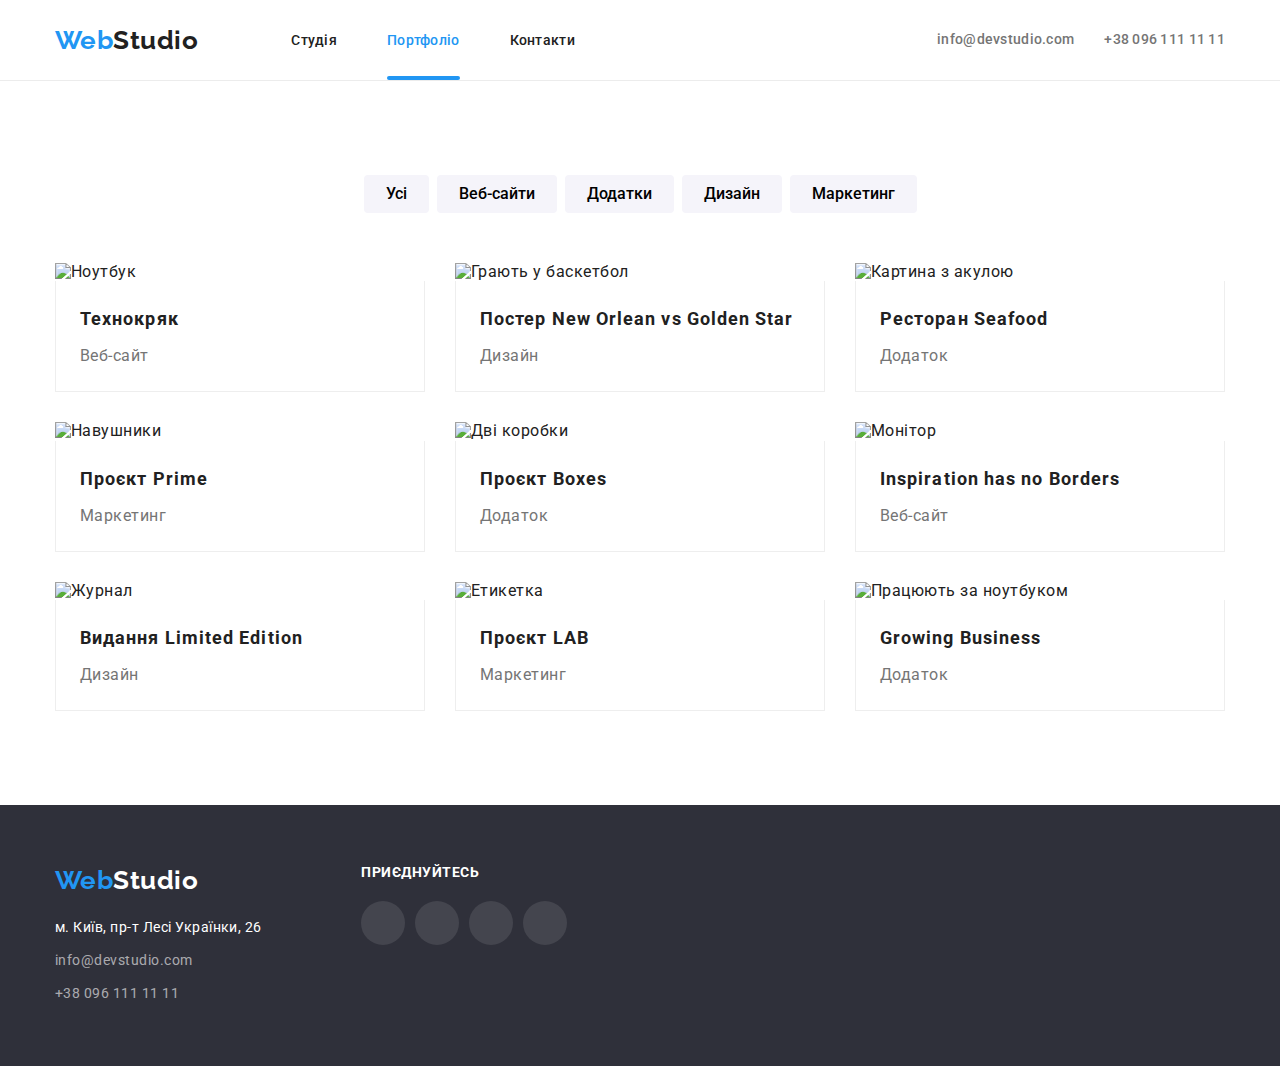
==== portfolio.html @ e1df118b "add modal" ====
<!DOCTYPE html>
<html lang="uk">
  <head>
    <meta charset="UTF-8" />
    <meta http-equiv="X-UA-Compatible" content="IE=edge" />
    <meta name="viewport" content="width=device-width, initial-scale=1.0" />
    <title>Портфоліо</title>
    <link
      href="https://fonts.googleapis.com/css2?family=Raleway:wght@700&family=Roboto:wght@400;500;700;900&display=swap"
      rel="stylesheet"
    />
    <link
      rel="stylesheet"
      href="https://cdnjs.cloudflare.com/ajax/libs/modern-normalize/1.1.0/modern-normalize.css"
      integrity="sha512-Y0MM+V6ymRKN2zStTqzQ227DWhhp4Mzdo6gnlRnuaNCbc+YN/ZH0sBCLTM4M0oSy9c9VKiCvd4Jk44aCLrNS5Q=="
      crossorigin="anonymous"
      referrerpolicy="no-referrer"
    />
    <link rel="stylesheet" href="css/styles.css" />
  </head>
  <body>
    <!-- HEADER SITE -->
    <header class="header">
      <div class="container">
        <nav class="navbar">
          <a href="./index.html" class="logo-nav"
            >Web<span class="second-logo">Studio</span></a
          >
          <ul class="list site-nav">
            <li class="item"><a href="./index.html" class="link">Студія</a></li>
            <li class="item">
              <a href="./portfolio.html" class="link now">Портфоліо</a>
            </li>
            <li class="item"><a href="" class="link">Контакти</a></li>
          </ul>
        </nav>

        <ul class="list auth-nav">
          <li class="item">
            <a href="mailto:info@devstudio.com" class="link"
              >info@devstudio.com</a
            >
          </li>
          <li class="item">
            <a href="tel:+380961111111" class="link">+38 096 111 11 11</a>
          </li>
        </ul>
      </div>
    </header>

    <!-- MAIN PORTFOLIO -->
    <main>
      <section class="section">
        <div class="container">
          <ul class="list filter">
            <li class="item">
              <button type="button" class="button-filter">Усі</button>
            </li>
            <li class="item">
              <button type="button" class="button-filter">Веб-сайти</button>
            </li>
            <li class="item">
              <button type="button" class="button-filter">Додатки</button>
            </li>
            <li class="item">
              <button type="button" class="button-filter">Дизайн</button>
            </li>
            <li class="item">
              <button type="button" class="button-filter">Маркетинг</button>
            </li>
          </ul>

          <ul class="list project">
            <li class="items">
              <div class="thumb-project">
                <img src="./images/project1.jpg" alt="Ноутбук" width="370" />
                <p class="thumb-text">
                  Ресурс пропонує комплексні пропозиції з різним рівнем
                  функціоналу та сервісів. Все це дозволить відвідувачу отримати
                  вичерпні відомості про компанію чи приватну особу.
                </p>
              </div>
              <div class="meta">
                <h3 class="title">Технокряк</h3>
                <p class="text">Веб-сайт</p>
              </div>
            </li>

            <li class="items">
              <div class="thumb-project">
                <img
                  src="./images/project2.jpg"
                  alt="Грають у баскетбол"
                  width="370"
                />
                <p class="thumb-text">
                  Ресурс пропонує комплексні пропозиції з різним рівнем
                  функціоналу та сервісів. Все це дозволить відвідувачу отримати
                  вичерпні відомості про компанію чи приватну особу.
                </p>
              </div>
              <div class="meta">
                <h3 class="title">Постер New Orlean vs Golden Star</h3>
                <p class="text">Дизайн</p>
              </div>
            </li>

            <li class="items">
              <div class="thumb-project">
                <img
                  src="./images/project3.jpg"
                  alt="Картина з акулою"
                  width="370"
                />
                <p class="thumb-text">
                  Ресурс пропонує комплексні пропозиції з різним рівнем
                  функціоналу та сервісів. Все це дозволить відвідувачу отримати
                  вичерпні відомості про компанію чи приватну особу.
                </p>
              </div>
              <div class="meta">
                <h3 class="title">Ресторан Seafood</h3>
                <p class="text">Додаток</p>
              </div>
            </li>

            <li class="items">
              <div class="thumb-project">
                <img src="./images/project4.jpg" alt="Навушники" width="370" />
                <p class="thumb-text">
                  Ресурс пропонує комплексні пропозиції з різним рівнем
                  функціоналу та сервісів. Все це дозволить відвідувачу отримати
                  вичерпні відомості про компанію чи приватну особу.
                </p>
              </div>
              <div class="meta">
                <h3 class="title">Проєкт Prime</h3>
                <p class="text">Маркетинг</p>
              </div>
            </li>

            <li class="items">
              <div class="thumb-project">
                <img
                  src="./images/project5.jpg"
                  alt="Дві коробки"
                  width="370"
                />
                <p class="thumb-text">
                  Ресурс пропонує комплексні пропозиції з різним рівнем
                  функціоналу та сервісів. Все це дозволить відвідувачу отримати
                  вичерпні відомості про компанію чи приватну особу.
                </p>
              </div>
              <div class="meta">
                <h3 class="title">Проєкт Boxes</h3>
                <p class="text">Додаток</p>
              </div>
            </li>

            <li class="items">
              <div class="thumb-project">
                <img src="./images/project6.jpg" alt="Монітор" width="370" />
                <p class="thumb-text">
                  Ресурс пропонує комплексні пропозиції з різним рівнем
                  функціоналу та сервісів. Все це дозволить відвідувачу отримати
                  вичерпні відомості про компанію чи приватну особу.
                </p>
              </div>
              <div class="meta">
                <h3 class="title">Inspiration has no Borders</h3>
                <p class="text">Веб-сайт</p>
              </div>
            </li>

            <li class="items">
              <div class="thumb-project">
                <img src="./images/project7.jpg" alt="Журнал" width="370" />
                <p class="thumb-text">
                  Ресурс пропонує комплексні пропозиції з різним рівнем
                  функціоналу та сервісів. Все це дозволить відвідувачу отримати
                  вичерпні відомості про компанію чи приватну особу.
                </p>
              </div>
              <div class="meta">
                <h3 class="title">Видання Limited Edition</h3>
                <p class="text">Дизайн</p>
              </div>
            </li>

            <li class="items">
              <div class="thumb-project">
                <img src="./images/project8.jpg" alt="Етикетка" width="370" />
                <p class="thumb-text">
                  Ресурс пропонує комплексні пропозиції з різним рівнем
                  функціоналу та сервісів. Все це дозволить відвідувачу отримати
                  вичерпні відомості про компанію чи приватну особу.
                </p>
              </div>
              <div class="meta">
                <h3 class="title">Проєкт LAB</h3>
                <p class="text">Маркетинг</p>
              </div>
            </li>

            <li class="items">
              <div class="thumb-project">
                <img
                  src="./images/project9.jpg"
                  alt="Працюють за ноутбуком"
                  width="370"
                />
                <p class="thumb-text">
                  Ресурс пропонує комплексні пропозиції з різним рівнем
                  функціоналу та сервісів. Все це дозволить відвідувачу отримати
                  вичерпні відомості про компанію чи приватну особу.
                </p>
              </div>
              <div class="meta">
                <h3 class="title">Growing Business</h3>
                <p class="text">Додаток</p>
              </div>
            </li>
          </ul>
        </div>
      </section>
    </main>

    <!-- FOOTER-PORTFOLIO -->

    <footer class="footer">
      <div class="container footer-cont">
        <div>
          <a href="./index.html" class="logo-nav"
            >Web<span class="logo-footer">Studio</span></a
          >
          <address>
            <ul class="list adress">
              <li class="item">
                <a
                  href="https://goo.gl/maps/jhrFwbQcvW8N4byY9"
                  class="link"
                  target="_blank"
                >
                  м. Київ, пр-т Лесі Українки, 26</a
                >
              </li>
              <li class="item">
                <a href="mailto:info@devstudio.com" class="link contact"
                  >info@devstudio.com</a
                >
              </li>
              <li class="item">
                <a href="tel:+380961111111" class="link contact"
                  >+38 096 111 11 11</a
                >
              </li>
            </ul>
          </address>
        </div>

        <div class="social-footer">
          <b class="title">Приєднуйтесь</b>

          <div class="social-logo">
            <a
              href="https://www.instagram.com/"
              class="social-link"
              target="_blank"
            >
              <svg class="icon" aria-label="instagram">
                <use href="./images/sprite.svg#icon-instagram"></use>
              </svg>
            </a>
            <a href="https://twitter.com/" class="social-link" target="_blank">
              <svg class="icon" aria-label="twitter">
                <use href="./images/sprite.svg#icon-twitter"></use>
              </svg>
            </a>
            <a href="https://facebook.com/" class="social-link" target="_blank">
              <svg class="icon" aria-label="facebook">
                <use href="./images/sprite.svg#icon-facebook"></use>
              </svg>
            </a>
            <a
              href="https://ua.linkedin.com/"
              class="social-link"
              target="_blank"
            >
              <svg class="icon" aria-label="linkedin">
                <use href="./images/sprite.svg#icon-linkedin"></use>
              </svg>
            </a>
          </div>
        </div>
      </div>
    </footer>
  </body>
</html>
---- css/styles.css ----
:root{
    --color-text:#212121;
    --second-color-text:#757575;
    --alternative-color:#2196F3;
    --color-hero-background:#FFFFFF;
    --background-hero:#2F303A;
    --background-team:#F5F4FA;
    --border-header:#ECECEC;
    --social-color-team:#AFB1B8;
    --background-project-hover: rgba(33, 150, 243, 0.9);
}

body{
    max-width: 1600px;
    margin-left: auto;
    margin-right: auto;
    font-family: Roboto, sans-serif;
    letter-spacing: 0.03em;
    color:var(--color-text);
    background-color: var(--color-hero-background);
}

img{
    display: block;
}

.list{
    padding: 0;
    list-style: none;
    margin: 0;
}

h1,h2,h3{
    margin: 0;
}

.container{
    max-width: 1200px;
    padding-left: 15px;
    padding-right: 15px;
    margin-left: auto;
    margin-right: auto;

}

/* HEADER SITE */
.header{
    border-bottom: 1px solid var(--border-header);
}

.header .container{
    display: flex;
    align-items: center;
}

.logo-nav{
    margin-right: 93px;

    text-decoration: none;
    font-weight: 700;
    font-size: 26px;
    line-height: 1.19;
    color: var(--alternative-color);
    font-family: Raleway, sans-serif;
}

.second-logo{
    color: var(--color-text);
}

.site-nav .link{
    padding-top: 32px;
    padding-bottom: 32px;

    text-decoration: none;
    font-weight: 500;
    font-size: 14px;
    line-height: 1.14;
    letter-spacing: 0.02em;
    color: var(--color-text);
    transition: color 250ms cubic-bezier(0.4, 0, 0.2, 1);
}

.site-nav .link:hover,
.site-nav .link:focus{
    color:var(--alternative-color);
}

.auth-nav .link{
    display: block;
    padding-top: 32px;
    padding-bottom: 32px;

    text-decoration: none;
    font-weight: 500;
    font-size: 14px;
    line-height: 1.14;
    letter-spacing: 0.02em;
    color:var(--second-color-text);
    transition: color 250ms cubic-bezier(0.4, 0, 0.2, 1);
}

.auth-nav .link:hover,
.auth-nav .link:focus{
    color:var(--alternative-color);
}

.link.now{
    color: var(--alternative-color);
    position: relative;
}

.link.now::after{
    content: " ";
    position: absolute;
    bottom:0;
    left: 0;

    width: 100%;
    height: 4px;
    border-radius: 2px;

    background-color: var(--alternative-color);
}

.navbar{
    display: inline-flex;
    align-items: center;
}

.site-nav{
    display: inline-flex;
}

.site-nav .item:not(:last-child){
    margin-right: 50px;
}

.auth-nav{
    display: flex;
    align-items: center;
    margin-left: auto;
}

.auth-nav .item +.item{
    margin-left: 30px;
}

.auth-nav .item a{
    display: inline-flex;
}

.auth-nav .item:hover a{
    color:var(--alternative-color);
}


.auth-nav .icon{
    width: 16px;
    height: 16px;
    margin-right: 10px;
    fill: currentColor;
}

/* HERO PAGE */

.hero{
    max-width: 1600px;
    height: 600px;
    padding-top: 200px;
    padding-bottom: 200px;

    background-color: var(--color-text);
    background-image: linear-gradient(to right,rgb(47, 48, 58, 0.4),rgba(47, 48, 58, 0.4)),url(./images/background.jpg) ;
    background-position: center;
    background-size: cover;
    text-align: center;
}

.hero-title{
    width: 696px;
    margin-bottom: 30px;
    margin-left: auto;
    margin-right: auto;

    font-weight: 900;
    font-size: 44px;
    line-height: 1.36;
    letter-spacing: 0.06em;
    text-transform: uppercase;

    color:var(--color-hero-background);
}

.hero-button{
    padding: 10px 32px;
    
    font-family: Roboto, sans-serif;
    font-weight: 700;
    font-size: 16px;
    line-height: 1.88;
    letter-spacing: 0.06em;
    color: var(--color-hero-background);
    background-color: var(--alternative-color);
    cursor: pointer;

    border: none;
    border-radius: 4px;
}

/* MODAL WINDOWS */

.backdrop {
    position: fixed;
    top: 0;
    left: 0;
  
    width: 100%;
    height: 100%;
    background-color: var(--backdrop-modal);
    transition: opacity 250ms cubic-bezier(0.4, 0, 0.2, 1);
    z-index: 1;
  }
  
  .backdrop.is-hidden {
    opacity: 0;
    pointer-events: none;
    visibility: hidden;
  }
  
  .backdrop .modal {
    position: absolute;
    top: 50%;
    left: 50%;
    transform: translate(-50%, -50%);
  
    width: 528px;
    height: 581px;
    background-color: var(--color-hero-background);
  
    border-radius: 4px;
    box-shadow: 0px 1px 3px rgba(0, 0, 0, 0.12), 0px 1px 1px rgba(0, 0, 0, 0.14),
      0px 2px 1px rgba(0, 0, 0, 0.2);
  }
  

/* FEATURES */
.section{
    padding-top: 94px;
    padding-bottom: 94px;
}

.section.work{
    padding-top: 0;
}

.features{
    display: inline-flex;
}

.features .item{
    width: 270px;
}

.background-icon{
    background-color: var(--background-team);
    padding: 25px 100px;
    margin-bottom: 30px;
}

.features .item .icon{
    width: 70px;
    height: 70px;
}

.features .title{
    font-weight: 700;
    font-size: 14px;
    line-height: 1.14;
    text-transform: uppercase;
}

.features .text{
    margin: 0;
    margin-top: 10px;
    
    font-size: 14px;
    line-height: 1.71;
    
    color: var(--second-color-text);
}

.features .item:not(:last-child){
    margin-right: 30px;
}

/* WHAT DO WE DO */

.work-title,
.team-title{
    margin-bottom: 50px;

    font-weight: 700;
    font-size: 36px;
    line-height: 1.17;
    text-align: center;
}


.list.work{
    display: inline-flex;
}

.work .item:not(:last-child){
    margin-right: 30px;
}

.list.work .item{
    position: relative;
}

.work-meta {
    position: absolute;
    bottom: 0;
    left: 0;
    width: 100%;
    height: 70px;
    background: rgba(47, 48, 58, 0.8);
  
    display: flex;
    justify-content: center;
    align-items: center;
  
    font-weight: 700;
    font-size: 14px;
    line-height: 1.14;
    letter-spacing: 0.03em;
    text-transform: uppercase;
    color: var(--color-hero-background);
  }
/* OUR TEAM */

.section.team {
    background-color: var(--background-team);
}

.list.team{
    display: inline-flex;
}

.list.team .item{
    background: var(--color-hero-background);
    box-shadow: 0px 1px 3px rgba(0, 0, 0, 0.12), 0px 1px 1px rgba(0, 0, 0, 0.14), 0px 2px 1px rgba(0, 0, 0, 0.2);
    border-radius: 0px 0px 4px 4px;
}

.team .item:not(:last-child){
    margin-right: 30px;
}

.team .wrapper{
    padding-top: 30px;
    text-align: center;
}

.team-name{
    margin: 0;
    margin-bottom: 10px;

    font-weight: 500;
    font-size: 16px;
    line-height: 1.19;
}

.team-job{
    margin: 0;
    
    font-size: 16px;
    line-height: 1.19;

    color: var(--second-color-text);
}

/* ICON OUR TEAM */

.social{
    display: inline-flex;
    padding: 16px 32px 30px 32px;
    margin: 0;
}

.social-link{
    display: flex;
    align-items: center;
    justify-content: center;
    width: 44px;
    height: 44px;

    border-radius: 50%;
    text-decoration: none;
    color:var(--social-color-team);
    transition: color 250ms cubic-bezier(0.4, 0, 0.2, 1),
    background-color 250ms cubic-bezier(0.4, 0, 0.2, 1);
}

.social-link:hover,
.social-link:focus{
    color:var(--color-hero-background);
    background: var(--alternative-color);
}

.icon{
    width: 20px;
    height: 20px;
    fill:currentColor
}

.social-link:not(:last-child){
    margin-right: 10px;
}


/* BRANDS */

.clients-title{
    margin-bottom: 50px;
    
    font-weight: 700;
    font-size: 36px;
    line-height: 1.17;
    text-align: center;
}

.clients{
    display: flex;
}

.clients .brand-link{
    display: flex;
    justify-content: center;
    align-items:center ;
    width: 170px;
    height: 92px;
    text-decoration: none;
    border: 1px solid var(--social-color-team);
    border-radius: 4px;
    color: var(--social-color-team);
    transition: color 250ms cubic-bezier(0.4, 0, 0.2, 1),
    border-color 250ms cubic-bezier(0.4, 0, 0.2, 1);
}

.clients .item +.item{
    margin-left: 30px;
}

.brand-link:hover,
.brand-link:focus {
    color:var(--alternative-color);
    border-color:var(--alternative-color);
}

.clients .brand-link .icon{
    width: 106px;
    height: 60px;
    fill:currentColor;
}

/* FOOTER */

.footer{
    padding:60px 0;
    background-color: var(--background-hero);
}

.footer .logo-nav{
    display: block;
    margin-bottom: 20px;
}

.logo-footer{
    color: var(--color-hero-background);
}

.adress .item:not(:last-child){
    margin-bottom: 9px;
}

.adress .link{
    text-decoration: none;
    font-style: normal;
    font-size: 14px;
    line-height: 1.71;

    color: var(--color-hero-background);
}

.adress .link.contact{
    color:rgba(255, 255, 255, 0.6);
    transition: color 250ms cubic-bezier(0.4, 0, 0.2, 1);
}

.link.contact:hover,
.link.contact:focus{
    color:var(--alternative-color);
}

.footer-cont{
    display: flex;
}

.social-footer{
    margin-left: 70px;
}

.social-footer .title{
    display: block;
    font-weight: 700;
    font-size: 14px;
    line-height: 1.14;
    text-transform: uppercase;
    color: var(--color-hero-background);
}

.social-logo{
    display: inline-flex;
    margin-top: 20px;
}

.social-logo .social-link{
    display: flex;
    justify-content: center;
    align-items: center;
    width: 44px;
    height: 44px;
    border-radius: 50%;
    background-color: rgba(255, 255, 255,0.1);
    color:var(--color-hero-background);
    transition: background-color 250ms cubic-bezier(0.4, 0, 0.2, 1);
}

.social-logo .social-link:hover,
.social-logo .social-link:focus{
    background-color: var(--alternative-color);
}

.social-logo .social-link .icon{
    width: 20px;
    height: 20px;
    color: currentColor;
}

/* PORTFOLIO-----PORTFOLIO-----PORTFOLIO */

/* MAIN PORTFOLIO */

.list.filter{
    display: flex;
    justify-content: center;
    margin-bottom: 50px;
}

.list.filter .item:not(:last-child){
    margin-right: 8px;
}

.button-filter{
    border-radius: 4px;
    padding: 6px 22px;
    border: none;

    font-family: Roboto, sans-serif;
    font-weight: 500;
    font-size: 16px;
    line-height: 1.62;
    cursor: pointer;

    background-color: var(--background-team);

    transition: color 250ms cubic-bezier(0.4, 0, 0.2, 1),
    background-color 250ms cubic-bezier(0.4, 0, 0.2, 1),
    box-shadow 250ms cubic-bezier(0.4, 0, 0.2, 1);
}

.button-filter:hover,
.button-filter:focus{
    color:var(--color-hero-background);
    background-color: var(--alternative-color);
    box-shadow: 0px 3px 1px rgba(0, 0, 0, 0.1), 0px 1px 2px rgba(0, 0, 0, 0.08), 0px 2px 2px rgba(0, 0, 0, 0.12);
}

.list.project{
    display: flex;
    flex-wrap: wrap;
    /* gap:30px; */
}

.list.project .items{
    box-sizing: border-box;
    margin-right: 30px;
    margin-bottom: 30px;
    transition: box-shadow 250ms cubic-bezier(0.4, 0, 0.2, 1);
}

.list.project .items:hover{
    box-shadow: 0px 1px 1px rgba(0, 0, 0, 0.12), 0px 4px 4px rgba(0, 0, 0, 0.06), 1px 4px 6px rgba(0, 0, 0, 0.16);
}



.list.project .items:nth-child(3n){
    margin-right: 0;
}

.list.project .items:nth-last-child(-n+3){
    margin-bottom: 0;
}

.meta{
    width: 370px;
    padding: 20px 24px;

    text-align: start;
    border-left: 1px solid #EEEEEE;
    border-right: 1px solid #EEEEEE;
    border-bottom: 1px solid #EEEEEE;


}


.meta .title{
    margin-bottom: 4px;

    font-weight: 700;
    font-size: 18px;
    line-height: 2;
    letter-spacing:0.06em;
}

.meta .text{
    margin: 0;
    font-size: 16px;
    line-height: 1.88;
    color:var(--second-color-text);
}

.thumb-project {
    position: relative;
    overflow: hidden;
  }
  
  .thumb-text {
    position: absolute;
    top: 0;
    left: 0;
    width: 100%;
    height: 100%;
    background-color: var(--background-project-hover);
    margin: 0;
    padding: 63px 24px;
  
    font-size: 18px;
    line-height: 1.56;
    color: var(--color-hero-background);
    transform: translateY(100%);
    transition: transform 250ms cubic-bezier(0.4, 0, 0.2, 1);
  }
  
  .list.project .items:hover .thumb-text {
    transform: translateY(0);
  }
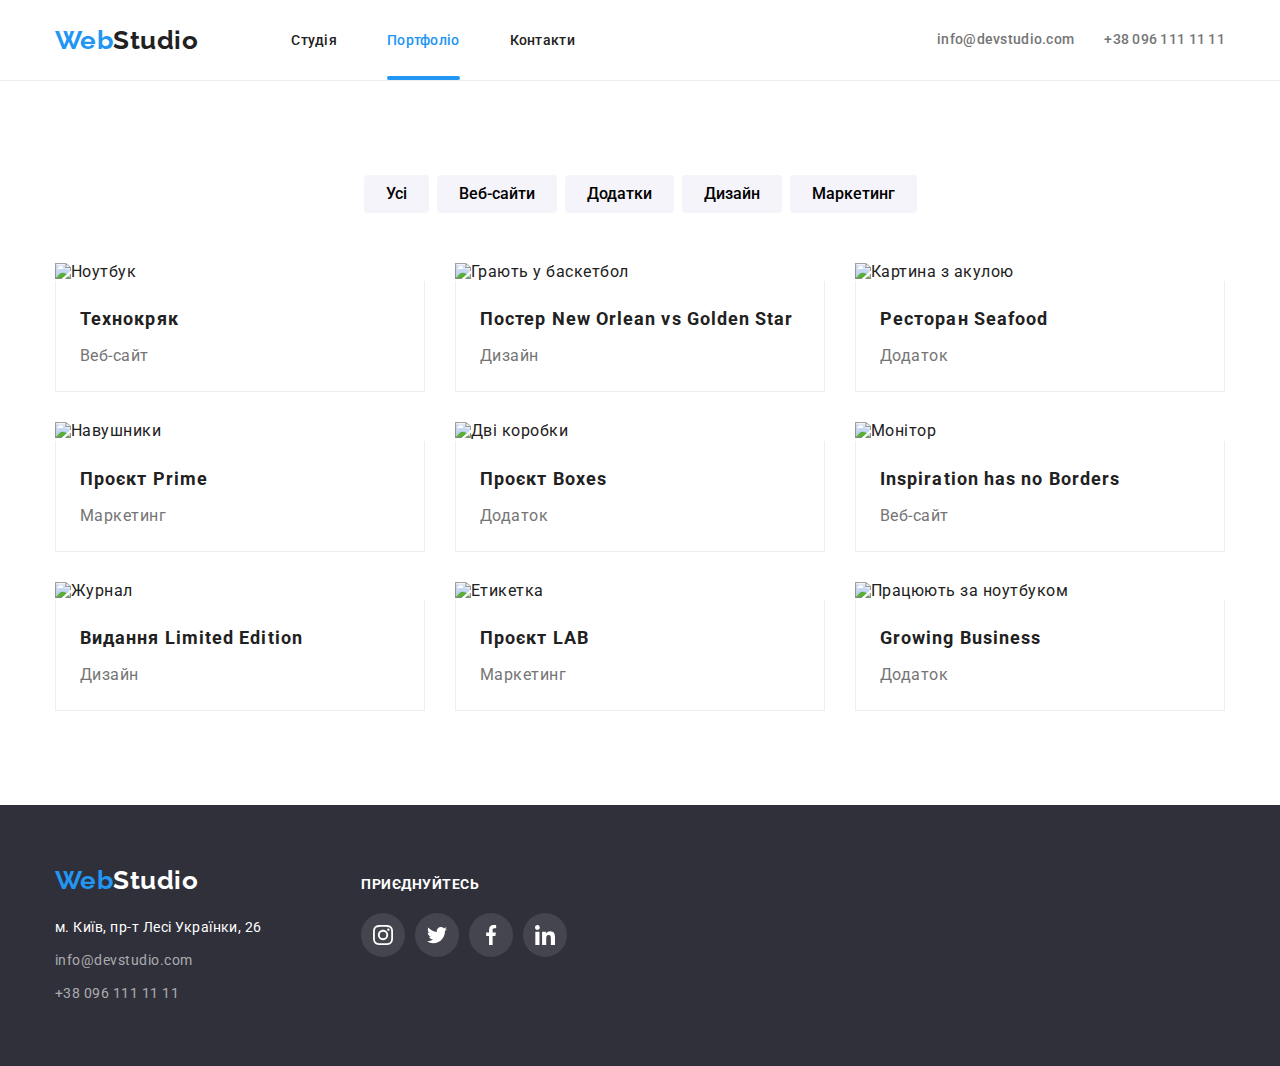
==== commit ec1c4da8: "add style" ====
--- a/portfolio.html
+++ b/portfolio.html
@@ -262,36 +262,59 @@
         <div class="social-footer">
           <b class="title">Приєднуйтесь</b>
 
-          <div class="social-logo">
-            <a
-              href="https://www.instagram.com/"
-              class="social-link"
-              target="_blank"
-            >
-              <svg class="icon" aria-label="instagram">
-                <use href="./images/sprite.svg#icon-instagram"></use>
-              </svg>
-            </a>
-            <a href="https://twitter.com/" class="social-link" target="_blank">
-              <svg class="icon" aria-label="twitter">
-                <use href="./images/sprite.svg#icon-twitter"></use>
-              </svg>
-            </a>
-            <a href="https://facebook.com/" class="social-link" target="_blank">
-              <svg class="icon" aria-label="facebook">
-                <use href="./images/sprite.svg#icon-facebook"></use>
-              </svg>
-            </a>
-            <a
-              href="https://ua.linkedin.com/"
-              class="social-link"
-              target="_blank"
-            >
-              <svg class="icon" aria-label="linkedin">
-                <use href="./images/sprite.svg#icon-linkedin"></use>
-              </svg>
-            </a>
-          </div>
+          <ul class="social-logo list">
+            <li>
+              <a
+                href="https://www.instagram.com/"
+                class="social-link"
+                target="_blank"
+                rel="noreferrer noopener nofollow"
+              >
+                <svg class="icon" aria-label="instagram">
+                  <use href="./images/sprite.svg#icon-instagram"></use>
+                </svg>
+              </a>
+            </li>
+
+            <li>
+              <a
+                href="https://twitter.com/"
+                class="social-link"
+                target="_blank"
+                rel="noreferrer noopener nofollow"
+              >
+                <svg class="icon" aria-label="twitter">
+                  <use href="./images/sprite.svg#icon-twitter"></use>
+                </svg>
+              </a>
+            </li>
+
+            <li>
+              <a
+                href="https://facebook.com/"
+                class="social-link"
+                target="_blank"
+                rel="noreferrer noopener nofollow"
+              >
+                <svg class="icon" aria-label="facebook">
+                  <use href="./images/sprite.svg#icon-facebook"></use>
+                </svg>
+              </a>
+            </li>
+
+            <li>
+              <a
+                href="https://ua.linkedin.com/"
+                class="social-link"
+                target="_blank"
+                rel="noreferrer noopener nofollow"
+              >
+                <svg class="icon" aria-label="linkedin">
+                  <use href="./images/sprite.svg#icon-linkedin"></use>
+                </svg>
+              </a>
+            </li>
+          </ul>
         </div>
       </div>
     </footer>
--- a/css/styles.css
+++ b/css/styles.css
@@ -243,6 +243,24 @@
     box-shadow: 0px 1px 3px rgba(0, 0, 0, 0.12), 0px 1px 1px rgba(0, 0, 0, 0.14),
       0px 2px 1px rgba(0, 0, 0, 0.2);
   }
+
+  .modal .close-button {
+    position: absolute;
+    top: 8px;
+    right: 8px;
+  
+    display: flex;
+    justify-content: center;
+    align-items: center;
+  
+    width: 30px;
+    height: 30px;
+    border: 1px solid rgba(0, 0, 0, 0.1);
+    border-radius: 50%;
+    background-color: var(--color-hero-background);
+  
+    transition: color 250ms cubic-bezier(0.4, 0, 0.2, 1);
+  }
   
 
 /* FEATURES */
@@ -264,9 +282,14 @@
 }
 
 .background-icon{
+    display: flex;
+    justify-content: center;
+    align-items: center;
+    height: 120px;
+    margin-bottom: 30px;
+
     background-color: var(--background-team);
-    padding: 25px 100px;
-    margin-bottom: 30px;
+    
 }
 
 .features .item .icon{
@@ -361,6 +384,7 @@
 
 .team .wrapper{
     padding-top: 30px;
+    padding-bottom: 30px;
     text-align: center;
 }
 
@@ -375,6 +399,7 @@
 
 .team-job{
     margin: 0;
+    margin-bottom: 16px;
     
     font-size: 16px;
     line-height: 1.19;
@@ -386,7 +411,7 @@
 
 .social{
     display: inline-flex;
-    padding: 16px 32px 30px 32px;
+    padding:0 32px;
     margin: 0;
 }
 
@@ -507,6 +532,7 @@
 
 .footer-cont{
     display: flex;
+    align-items: baseline;
 }
 
 .social-footer{
@@ -525,6 +551,10 @@
 .social-logo{
     display: inline-flex;
     margin-top: 20px;
+}
+
+.social-logo li:not(:last-child){
+    margin-right: 10px;
 }
 
 .social-logo .social-link{
@@ -617,7 +647,6 @@
 }
 
 .meta{
-    width: 370px;
     padding: 20px 24px;
 
     text-align: start;
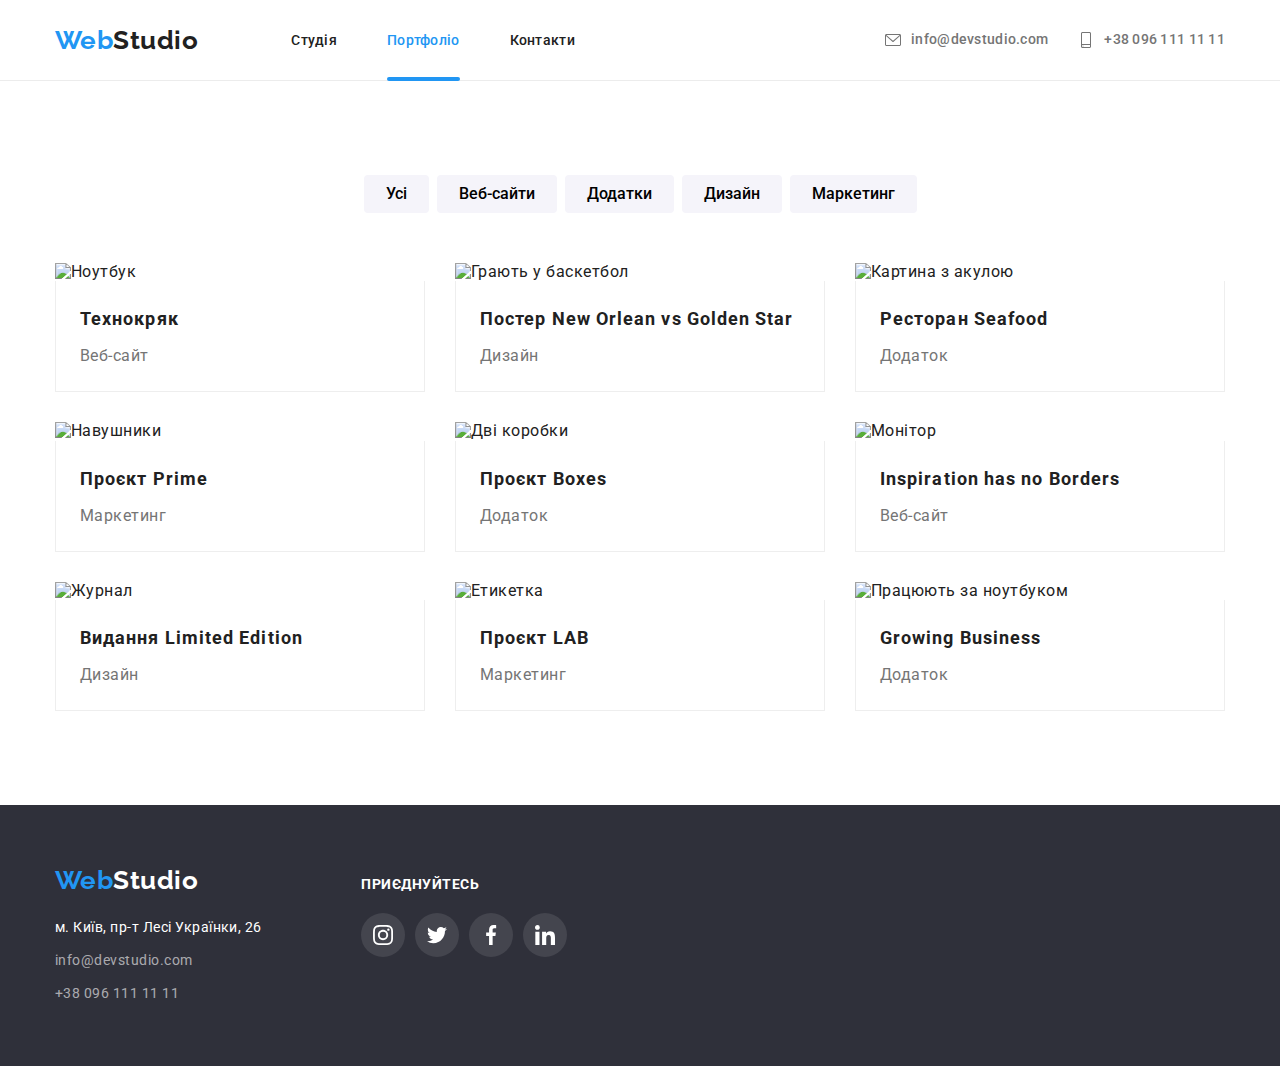
==== commit 4f836921: "add transition" ====
--- a/portfolio.html
+++ b/portfolio.html
@@ -27,7 +27,9 @@
             >Web<span class="second-logo">Studio</span></a
           >
           <ul class="list site-nav">
-            <li class="item"><a href="./index.html" class="link">Студія</a></li>
+            <li class="item">
+              <a href="./index.html" class="link">Студія</a>
+            </li>
             <li class="item">
               <a href="./portfolio.html" class="link now">Портфоліо</a>
             </li>
@@ -37,12 +39,20 @@
 
         <ul class="list auth-nav">
           <li class="item">
-            <a href="mailto:info@devstudio.com" class="link"
-              >info@devstudio.com</a
+            <a href="mailto:info@devstudio.com" class="link">
+              <svg class="icon">
+                <use href="./images/sprite.svg#icon-mail"></use>
+              </svg>
+              <span>info@devstudio.com</span></a
             >
           </li>
           <li class="item">
-            <a href="tel:+380961111111" class="link">+38 096 111 11 11</a>
+            <a href="tel:+380961111111" class="link">
+              <svg class="icon">
+                <use href="./images/sprite.svg#icon-smartphone"></use>
+              </svg>
+              +38 096 111 11 11</a
+            >
           </li>
         </ul>
       </div>
--- a/css/styles.css
+++ b/css/styles.css
@@ -12,9 +12,6 @@
 }
 
 body{
-    max-width: 1600px;
-    margin-left: auto;
-    margin-right: auto;
     font-family: Roboto, sans-serif;
     letter-spacing: 0.03em;
     color:var(--color-text);
@@ -88,7 +85,6 @@
 }
 
 .auth-nav .link{
-    display: block;
     padding-top: 32px;
     padding-bottom: 32px;
 
@@ -114,7 +110,7 @@
 .link.now::after{
     content: " ";
     position: absolute;
-    bottom:0;
+    bottom:-1px;
     left: 0;
 
     width: 100%;
@@ -161,15 +157,18 @@
     height: 16px;
     margin-right: 10px;
     fill: currentColor;
+    transition: fill 10000ms cubic-bezier(0.4, 0, 0.2, 1);
+
 }
 
 /* HERO PAGE */
 
 .hero{
     max-width: 1600px;
-    height: 600px;
     padding-top: 200px;
     padding-bottom: 200px;
+    margin-left:auto;
+    margin-right: auto;
 
     background-color: var(--color-text);
     background-image: linear-gradient(to right,rgb(47, 48, 58, 0.4),rgba(47, 48, 58, 0.4)),url(./images/background.jpg) ;
@@ -219,7 +218,7 @@
     width: 100%;
     height: 100%;
     background-color: var(--backdrop-modal);
-    transition: opacity 250ms cubic-bezier(0.4, 0, 0.2, 1);
+    /* transition: opacity 2500ms cubic-bezier(0.4, 0, 0.2, 1); */
     z-index: 1;
   }
   
@@ -242,6 +241,8 @@
     border-radius: 4px;
     box-shadow: 0px 1px 3px rgba(0, 0, 0, 0.12), 0px 1px 1px rgba(0, 0, 0, 0.14),
       0px 2px 1px rgba(0, 0, 0, 0.2);
+      transition: opacity 2500ms cubic-bezier(0.4, 0, 0.2, 1);
+
   }
 
   .modal .close-button {
@@ -332,7 +333,7 @@
 
 
 .list.work{
-    display: inline-flex;
+    display: flex;
 }
 
 .work .item:not(:last-child){
@@ -425,8 +426,8 @@
     border-radius: 50%;
     text-decoration: none;
     color:var(--social-color-team);
-    transition: color 250ms cubic-bezier(0.4, 0, 0.2, 1),
-    background-color 250ms cubic-bezier(0.4, 0, 0.2, 1);
+    transition: background-color 250ms cubic-bezier(0.4, 0, 0.2, 1);
+    
 }
 
 .social-link:hover,
@@ -438,15 +439,20 @@
 .icon{
     width: 20px;
     height: 20px;
-    fill:currentColor
-}
-
-.social-link:not(:last-child){
+    fill:currentColor;
+    transition: fill 25000ms cubic-bezier(0.4, 0, 0.2, 1);
+}
+
+.social li:not(:last-child){
     margin-right: 10px;
 }
 
 
 /* BRANDS */
+
+.clients{
+    display: flex;
+}
 
 .clients-title{
     margin-bottom: 50px;
@@ -457,22 +463,21 @@
     text-align: center;
 }
 
-.clients{
-    display: flex;
-}
-
 .clients .brand-link{
     display: flex;
     justify-content: center;
     align-items:center ;
     width: 170px;
     height: 92px;
-    text-decoration: none;
+
     border: 1px solid var(--social-color-team);
     border-radius: 4px;
+  
+    text-decoration: none;
     color: var(--social-color-team);
-    transition: color 250ms cubic-bezier(0.4, 0, 0.2, 1),
-    border-color 250ms cubic-bezier(0.4, 0, 0.2, 1);
+    transition: border-color 250ms cubic-bezier(0.4, 0, 0.2, 1);
+
+
 }
 
 .clients .item +.item{
@@ -485,11 +490,13 @@
     border-color:var(--alternative-color);
 }
 
-.clients .brand-link .icon{
+.brand-icon{
     width: 106px;
     height: 60px;
     fill:currentColor;
-}
+    transition: fill 2500ms cubic-bezier(0.4, 0, 0.2, 1);
+}
+
 
 /* FOOTER */
 
